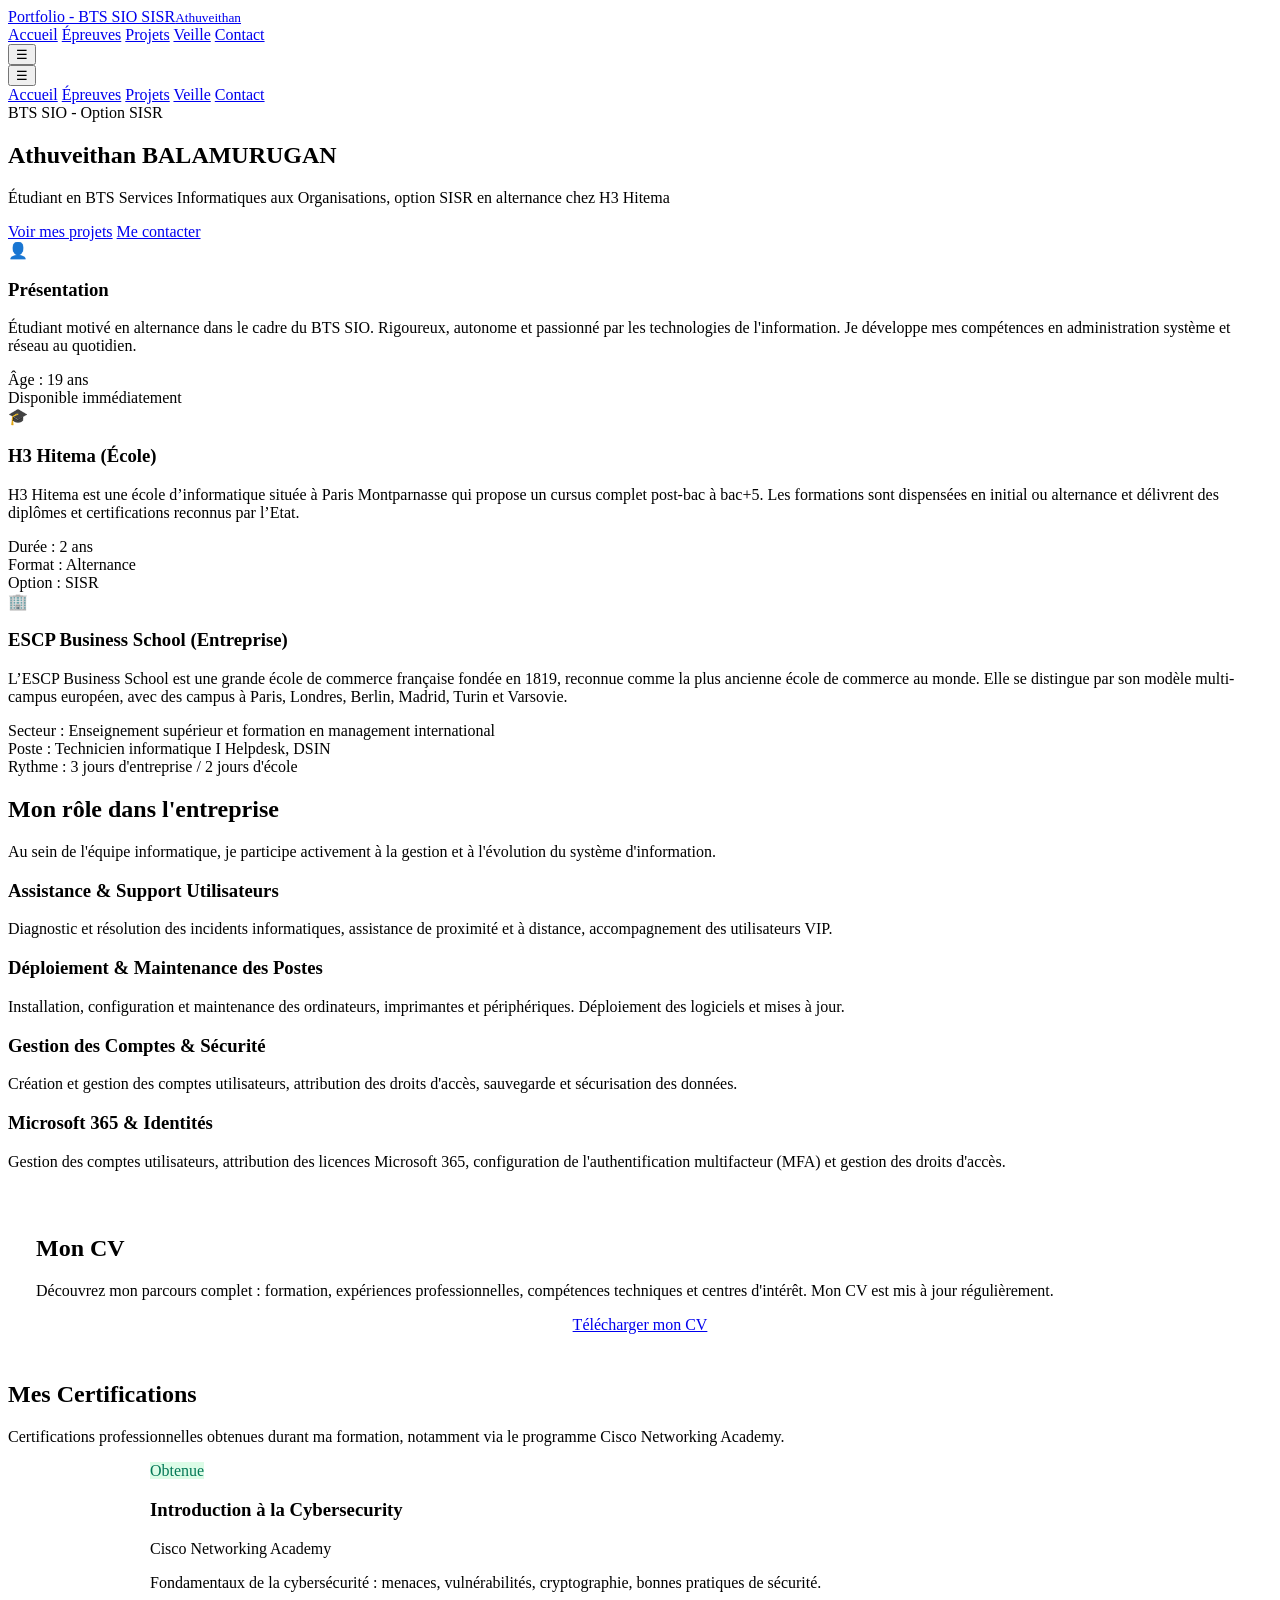
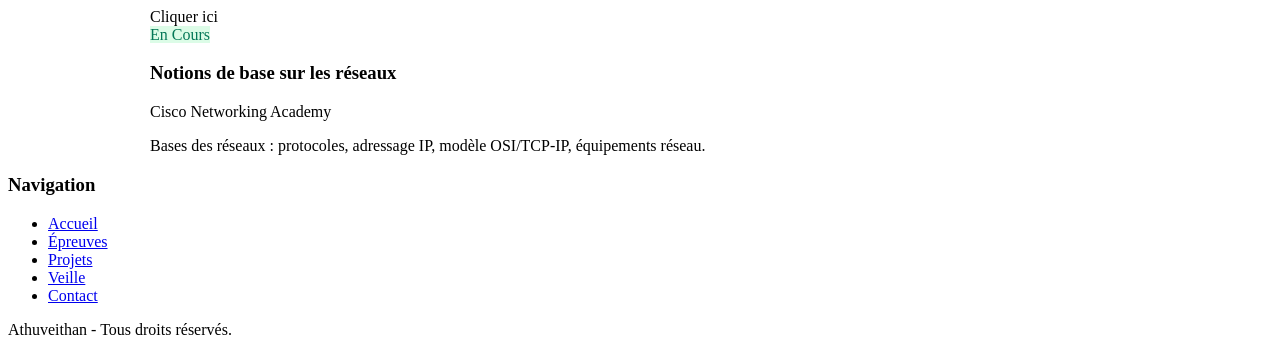
==== index.html @ 4e64d539 "Add files via upload" ====
<!doctype html>
<html lang="fr">
<head>
  <meta charset="UTF-8">
  <meta name="viewport" content="width=device-width, initial-scale=1.0">
  <title>Athuveithan - Accueil</title>
  <link rel="preconnect" href="https://fonts.googleapis.com">
  <link rel="preconnect" href="https://fonts.gstatic.com" crossorigin>
  <link href="https://fonts.googleapis.com/css2?family=Inter:wght@300;400;500;600;700;800;900&display=swap" rel="stylesheet">
  <link rel="stylesheet" href="assets/css/style.css">
  <script defer src="assets/js/script.js"></script>
</head>
<body data-page="index">

<header class="navbar">
  <div class="container inner">
    <a class="brand" href="index.html">
      <div class="text">Portfolio - BTS SIO SISR<small>Athuveithan</small></div>
    </a>
    <nav class="menu desktop">
      <a data-nav="index" href="index.html">Accueil</a>
      <a data-nav="epreuves" href="epreuves.html">Épreuves</a>
      <a data-nav="projets" href="projets.html">Projets</a>
      <a data-nav="veille" href="veille.html">Veille</a>
      <a data-nav="contact" href="contact.html">Contact</a>
    </nav>
    <button class="burger" data-burger>☰</button>
  </div>
    <button class="burger" data-burger>☰</button>
  </div>
  <div class="mobile-nav" data-mobile-nav>
    <div class="container">
      <nav class="menu">
        <a data-nav="index" href="index.html">Accueil</a>
        <a data-nav="epreuves" href="epreuves.html">Épreuves</a>
        <a data-nav="projets" href="projets.html">Projets</a>
        <a data-nav="veille" href="veille.html">Veille</a>
        <a data-nav="contact" href="contact.html">Contact</a>
      </nav>
    </div>
  </div>
</header>
<div class="spacer"></div>

<section class="hero">
  <div class="orbs"></div>
  <div class="container center" style="position:relative;z-index:1">
    <div class="pill">BTS SIO - Option SISR</div>
    <h1>Athuveithan <span style="color:var(--accent-light)">BALAMURUGAN</span></h1>
    <p>Étudiant en BTS Services Informatiques aux Organisations, option SISR en alternance chez H3 Hitema</p>
    <div class="actions">
      <a class="btn primary" href="projets.html">Voir mes projets</a>
      <a class="btn ghost" href="contact.html">Me contacter</a>
    </div>
  </div>
</section>

<section class="section section-bg-soft">
  <div class="container">
    <div class="grid-3">
      <article class="card">
        <div class="icon-box primary">👤</div>
        <h3>Présentation</h3>
        <p class="text-small">Étudiant motivé en alternance dans le cadre du BTS SIO. Rigoureux, autonome et passionné par les technologies de l'information. Je développe mes compétences en administration système et réseau au quotidien.</p>
        <div class="list" style="margin-top:14px">
          <div>Âge : 19 ans</div>
          <div>Disponible immédiatement</div>
        </div>
      </article>
      <article class="card">
        <div class="icon-box accent">🎓</div>
        <h3>H3 Hitema (École)</h3>
        <p class="text-small">H3 Hitema est une école d’informatique située à Paris Montparnasse qui propose un cursus complet post-bac à bac+5. Les formations sont dispensées en initial ou alternance et délivrent des diplômes et certifications reconnus par l’Etat.</p>
        <div class="list" style="margin-top:14px">
          <div>Durée : 2 ans</div>
          <div>Format : Alternance</div>
          <div>Option : SISR</div>
        </div>
      </article>
      <article class="card">
        <div class="icon-box green">🏢</div>
        <h3>ESCP Business School (Entreprise)</h3>
        <p class="text-small">L’ESCP Business School est une grande école de commerce française fondée en 1819, reconnue comme la plus ancienne école de commerce au monde. Elle se distingue par son modèle multi-campus européen, avec des campus à Paris, Londres, Berlin, Madrid, Turin et Varsovie.</p>
        <div class="list" style="margin-top:14px">
          <div>Secteur : Enseignement supérieur et formation en management international</div>
          <div>Poste : Technicien informatique I Helpdesk, DSIN</div>
          <div>Rythme : 3 jours d'entreprise / 2 jours d'école</div>
        </div>
      </article>
    </div>
  </div>
</section>

<section class="section soft">
  <div class="container">
    <div class="section-head">
      <h2>Mon rôle dans l'entreprise</h2>
      <p>Au sein de l'équipe informatique, je participe activement à la gestion et à l'évolution du système d'information.</p>
    </div>
    <div class="grid-4">
      <div class="card"><h3>Assistance & Support Utilisateurs</h3><p>Diagnostic et résolution des incidents informatiques, assistance de proximité et à distance, accompagnement des utilisateurs VIP.</p></div>
      <div class="card"><h3>Déploiement & Maintenance des Postes</h3><p>Installation, configuration et maintenance des ordinateurs, imprimantes et périphériques. Déploiement des logiciels et mises à jour.</p></div>
      <div class="card"><h3>Gestion des Comptes & Sécurité</h3><p>Création et gestion des comptes utilisateurs, attribution des droits d'accès, sauvegarde et sécurisation des données.</p></div>
      <div class="card"><h3>Microsoft 365 & Identités</h3><p>Gestion des comptes utilisateurs, attribution des licences Microsoft 365, configuration de l'authentification multifacteur (MFA) et gestion des droits d'accès.</p></div>
    </div>
  </div>
</section>

<section class="section section-bg-primary">
  <div class="container">
    <div class="split panel dark pad" style="padding:28px">
      <div>
        <h2>Mon CV</h2>
        <p>Découvrez mon parcours complet : formation, expériences professionnelles, compétences techniques et centres d'intérêt. Mon CV est mis à jour régulièrement.</p>
      </div>
      <div style="display:flex;justify-content:center;align-items:center">
        <a class="btn primary" href="CV_Athuveithan_Balamurugan.pdf" download;style="background:#fff;color:var(--primary)">Télécharger mon CV</a>
      </div>
    </div>
  </div>
</section>

<section class="section section-bg-soft">
  <div class="container">
    <div class="section-head">
      <h2>Mes Certifications</h2>
      <p>Certifications professionnelles obtenues durant ma formation, notamment via le programme Cisco Networking Academy.</p>
    </div>
    <div class="grid-2" style="max-width:980px;margin:0 auto">
      <div class="card"><div class="meta" style="justify-content:space-between"><span class="chip green" style="background:#dcfce7;color:#047857">Obtenue</span></div><h3>Introduction à la Cybersecurity</h3><p class="text-small">Cisco Networking Academy</p><p style="margin-top:10px">Fondamentaux de la cybersécurité : menaces, vulnérabilités, cryptographie, bonnes pratiques de sécurité.</p><div class="card" onclick="window.open('https://www.credly.com/badges/10f3052a-be3d-4d53-9b45-129e3c04a3e7/public_url', '_blank')" style="cursor:pointer;">Cliquer ici</div></div> 
      <div class="card"><div class="meta" style="justify-content:space-between"><span class="chip green" style="background:#dcfce7;color:#047857">En Cours</span></div><h3>Notions de base sur les réseaux</h3><p class="text-small">Cisco Networking Academy</p><p style="margin-top:10px">Bases des réseaux : protocoles, adressage IP, modèle OSI/TCP-IP, équipements réseau.</p></div>
    </div>
  </div>
</section>

<footer class="footer">
  <div class="container">
    <div class="columns">
      <div>
        <h3>Navigation</h3>
        <ul>
          <li><a href="index.html">Accueil</a></li>
          <li><a href="epreuves.html">Épreuves</a></li>
          <li><a href="projets.html">Projets</a></li>
          <li><a href="veille.html">Veille</a></li>
          <li><a href="contact.html">Contact</a></li>
        </ul>
      </div>
    </div>
    <div class="bottom">Athuveithan - Tous droits réservés.</div>
  </div>
</footer>
</body></html>
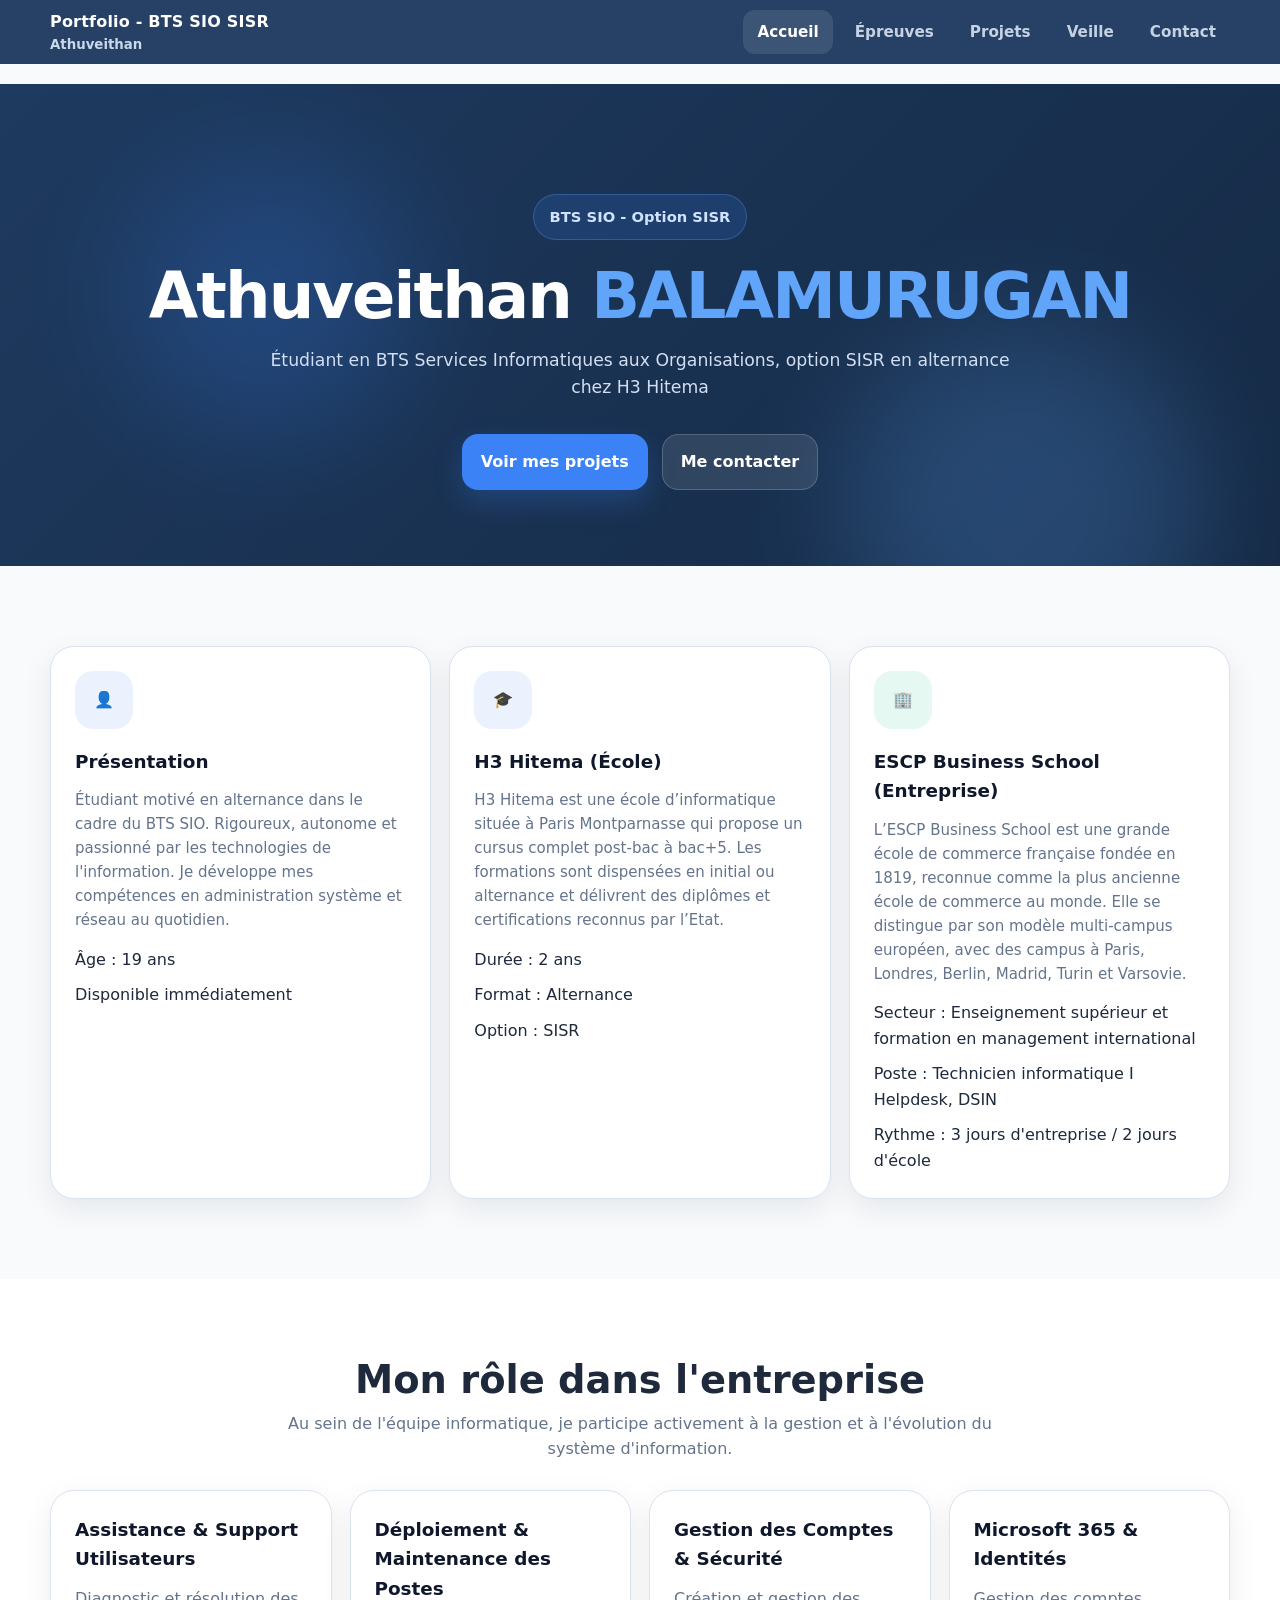
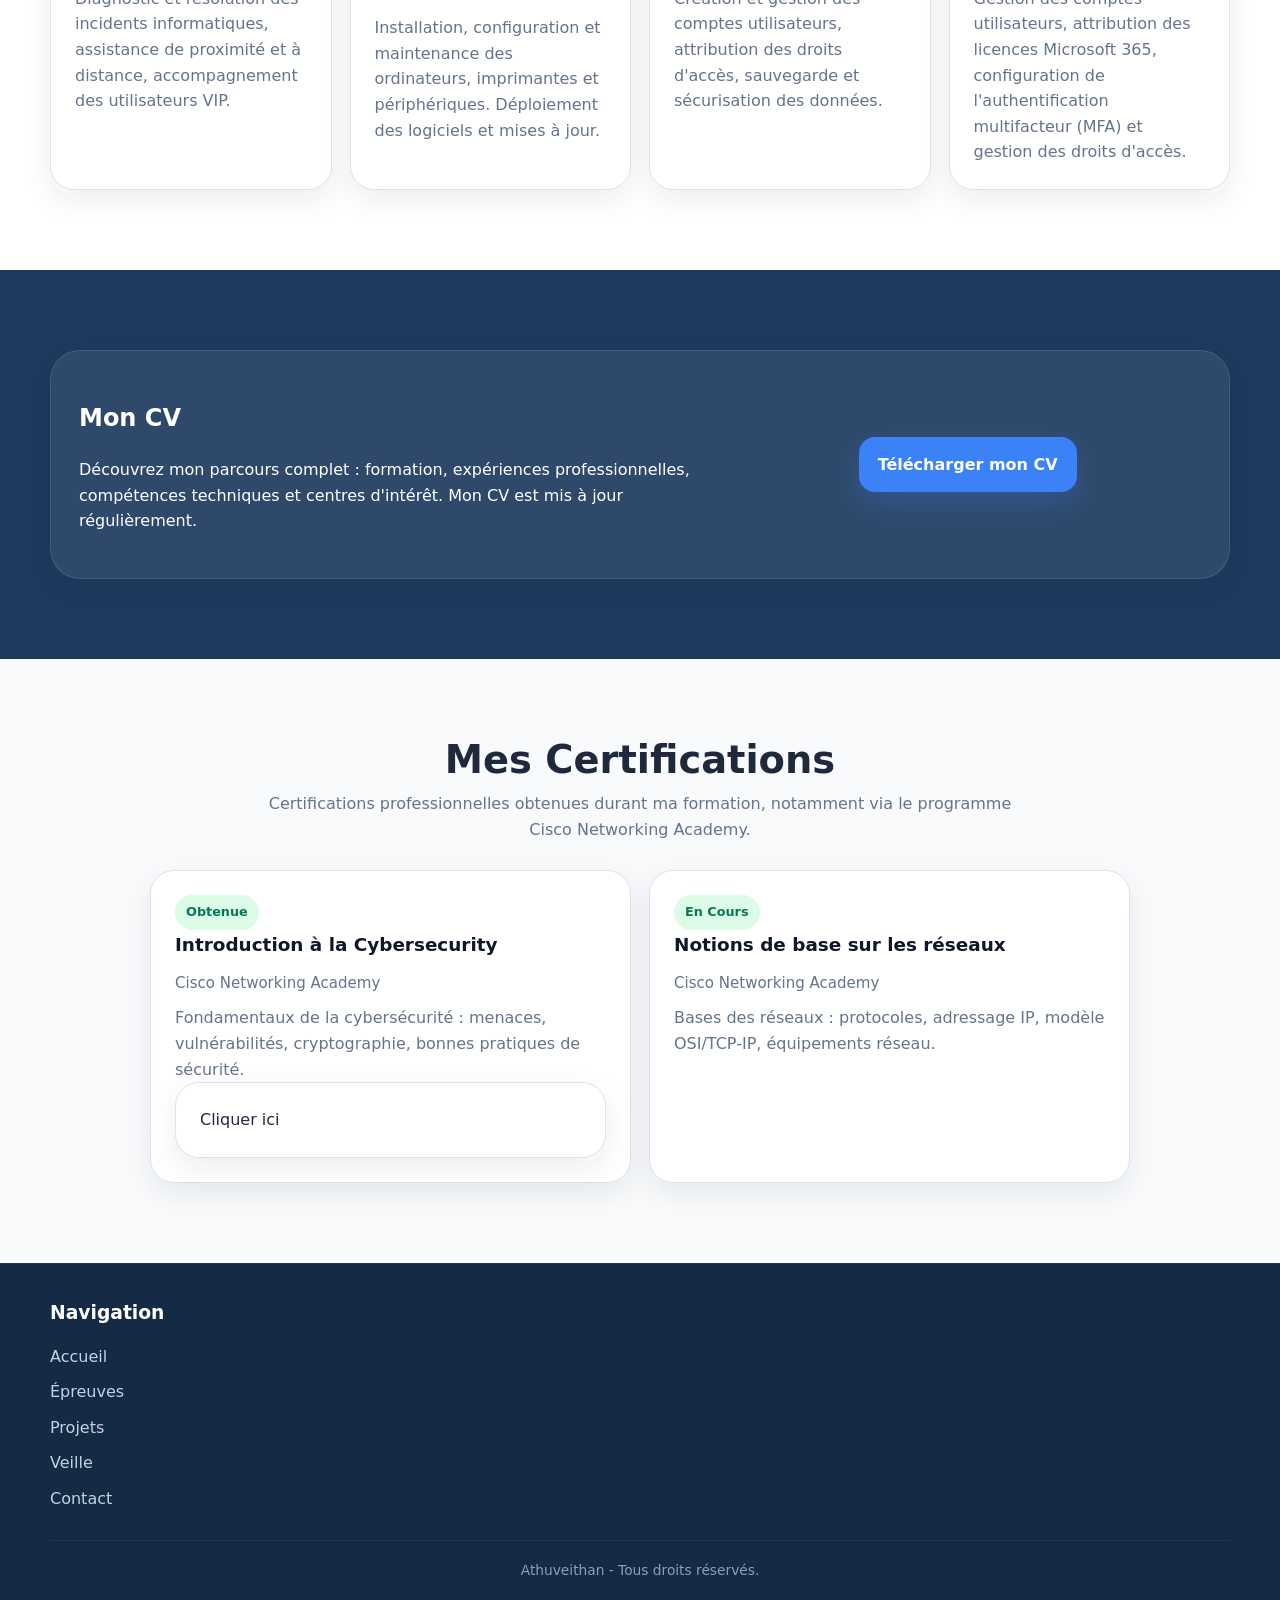
==== commit d05f4e5d: "index.html" ====
--- a/index.html
+++ b/index.html
@@ -114,7 +114,7 @@
         <p>Découvrez mon parcours complet : formation, expériences professionnelles, compétences techniques et centres d'intérêt. Mon CV est mis à jour régulièrement.</p>
       </div>
       <div style="display:flex;justify-content:center;align-items:center">
-        <a class="btn primary" href="CV_Athuveithan_Balamurugan.pdf" download;style="background:#fff;color:var(--primary)">Télécharger mon CV</a>
+        <a class="btn primary" href="https://github.com/Athuvei/abalamurugan/blob/main/CV_Athuveithan_BALAMURUGAN.pdf" download;style="background:#fff;color:var(--primary)">Télécharger mon CV</a>
       </div>
     </div>
   </div>
@@ -150,4 +150,4 @@
     <div class="bottom">Athuveithan - Tous droits réservés.</div>
   </div>
 </footer>
-</body></html>+</body></html>
--- a/assets/css/style.css
+++ b/assets/css/style.css
@@ -0,0 +1,174 @@
+
+:root{
+  --primary:#1e3a5f;
+  --primary-light:#2a4f7c;
+  --primary-dark:#152a45;
+  --accent:#3b82f6;
+  --accent-light:#60a5fa;
+  --surface:#f8fafc;
+  --surface-dark:#f1f5f9;
+  --text:#1e293b;
+  --muted:#64748b;
+  --white:#ffffff;
+  --border:#dbe3ee;
+  --shadow:0 10px 30px rgba(15, 23, 42, .08);
+  --shadow-lg:0 18px 50px rgba(15, 23, 42, .14);
+  --radius:24px;
+  --radius-sm:16px;
+  --max:1180px;
+}
+*{box-sizing:border-box}
+html{scroll-behavior:smooth}
+body{margin:0;font-family:Inter,system-ui,-apple-system,BlinkMacSystemFont,"Segoe UI",Roboto,Arial,sans-serif;background:var(--surface);color:var(--text);line-height:1.6}
+a{color:inherit;text-decoration:none}
+img{max-width:100%;display:block}
+button,input,textarea{font:inherit}
+.container{width:min(var(--max),calc(100% - 32px));margin:0 auto}
+.spacer{height:84px}
+
+.navbar{position:fixed;inset:0 0 auto 0;z-index:50;background:rgba(30,58,95,.96);backdrop-filter:blur(12px);box-shadow:0 2px 0 rgba(255,255,255,.06)}
+.navbar .inner{display:flex;align-items:center;justify-content:space-between;gap:16px;min-height:64px}
+.brand{display:flex;align-items:center;gap:12px;color:#fff}
+.brand .logo{width:40px;height:40px;border-radius:14px;background:linear-gradient(135deg,var(--accent),var(--accent-light));display:grid;place-items:center;font-weight:900;color:#fff;box-shadow:0 10px 24px rgba(59,130,246,.3)}
+.brand .text{font-weight:800;letter-spacing:.2px}
+.brand .text small{display:block;font-weight:600;color:#c9d8ea;letter-spacing:0}
+.menu{display:flex;align-items:center;gap:8px;flex-wrap:wrap}
+.menu a{color:#c4d2e3;padding:10px 14px;border-radius:12px;font-weight:600;font-size:.95rem;transition:.2s ease}
+.menu a:hover,.menu a.active{background:rgba(255,255,255,.10);color:#fff}
+.burger{display:none;border:1px solid rgba(255,255,255,.18);background:transparent;color:#fff;border-radius:12px;padding:9px 12px;cursor:pointer}
+.mobile-nav{display:none;border-top:1px solid rgba(255,255,255,.08);background:var(--primary-dark)}
+.mobile-nav.open{display:block}
+.mobile-nav .menu{flex-direction:column;align-items:stretch;padding:12px 0}
+.mobile-nav .menu a{padding:14px 16px;border-radius:14px}
+
+.hero{position:relative;overflow:hidden;background:linear-gradient(135deg,var(--primary),var(--primary-dark));color:#fff;padding:110px 0 76px}
+.hero .orbs:before,.hero .orbs:after{content:"";position:absolute;border-radius:999px;filter:blur(60px);opacity:.22}
+.hero .orbs:before{width:280px;height:280px;background:var(--accent);left:10%;top:72px}
+.hero .orbs:after{width:360px;height:360px;background:var(--accent-light);right:6%;bottom:-120px}
+.hero h1{margin:0 0 18px;font-size:clamp(2.5rem,5vw,4.5rem);line-height:1.02;letter-spacing:-.03em}
+.hero p{margin:0 auto;max-width:760px;color:#d2def1;font-size:1.08rem}
+.hero .pill{display:inline-flex;align-items:center;gap:10px;padding:10px 16px;border-radius:999px;background:rgba(59,130,246,.16);border:1px solid rgba(96,165,250,.28);color:#cfe3ff;font-weight:700;font-size:.92rem;margin-bottom:24px}
+.hero .actions{display:flex;justify-content:center;gap:14px;flex-wrap:wrap;margin-top:32px}
+.btn{display:inline-flex;align-items:center;justify-content:center;gap:10px;padding:14px 18px;border-radius:16px;font-weight:800;border:1px solid transparent;transition:.2s ease;cursor:pointer}
+.btn:hover{transform:translateY(-1px)}
+.btn.primary{background:var(--accent);color:#fff;box-shadow:0 12px 28px rgba(59,130,246,.24)}
+.btn.primary:hover{background:var(--accent-light)}
+.btn.ghost{background:rgba(255,255,255,.10);color:#fff;border-color:rgba(255,255,255,.18)}
+.btn.ghost:hover{background:rgba(255,255,255,.16)}
+
+.section{padding:80px 0}
+.section.soft{background:#fff}
+.section.dark{background:var(--primary);color:#fff}
+.section-head{margin:0 0 28px;text-align:center}
+.section-head.left{text-align:left}
+.section-head h2{margin:0 0 10px;font-size:clamp(1.8rem,3vw,2.4rem);line-height:1.1;color:inherit}
+.section-head p{margin:0;color:var(--muted);max-width:760px;margin-inline:auto}
+.section.dark .section-head p{color:#c2d1e5}
+.grid-3{display:grid;grid-template-columns:repeat(3,1fr);gap:18px}
+.grid-4{display:grid;grid-template-columns:repeat(4,1fr);gap:18px}
+.grid-2{display:grid;grid-template-columns:repeat(2,1fr);gap:18px}
+.card{background:#fff;border:1px solid var(--border);border-radius:var(--radius);padding:24px;box-shadow:var(--shadow);transition:.2s ease}
+.card:hover{transform:translateY(-2px);box-shadow:var(--shadow-lg)}
+.card h3{margin:0 0 12px;font-size:1.15rem;color:#0f172a}
+.card p{margin:0;color:var(--muted)}
+.card .meta{display:flex;align-items:center;gap:10px;color:var(--muted);font-size:.92rem}
+.icon-box{width:58px;height:58px;border-radius:18px;display:grid;place-items:center;margin-bottom:18px}
+.icon-box.primary{background:rgba(59,130,246,.1);color:var(--primary)}
+.icon-box.accent{background:rgba(59,130,246,.1);color:var(--accent)}
+.icon-box.green{background:rgba(16,185,129,.1);color:#059669}
+.icon-box.red{background:rgba(239,68,68,.1);color:#dc2626}
+.icon-box.amber{background:rgba(245,158,11,.1);color:#d97706}
+.text-small{font-size:.94rem}
+.muted{color:var(--muted)}
+.badge{display:inline-flex;align-items:center;gap:8px;padding:10px 14px;border-radius:999px;background:rgba(59,130,246,.10);border:1px solid rgba(59,130,246,.16);font-weight:700;font-size:.9rem;color:var(--accent)}
+.badge.dark{background:rgba(255,255,255,.10);border-color:rgba(255,255,255,.12);color:#fff}
+
+.list{padding:0;margin:0;list-style:none;display:grid;gap:10px}
+.list li{display:flex;align-items:flex-start;gap:10px;color:var(--muted)}
+.list li:before{content:"•";color:var(--accent);font-weight:900;line-height:1.2}
+
+.split{display:grid;grid-template-columns:1.15fr .85fr;gap:24px;align-items:stretch}
+.panel{background:#fff;border:1px solid var(--border);border-radius:30px;box-shadow:var(--shadow);overflow:hidden}
+.panel.pad{padding:28px}
+.panel.dark{background:rgba(255,255,255,.08);border-color:rgba(255,255,255,.10);color:#fff}
+.panel.soft{background:var(--surface);}
+
+.stats-4{display:grid;grid-template-columns:repeat(4,1fr);gap:18px}
+.stat{padding:22px;border-radius:20px;background:#fff;border:1px solid var(--border);text-align:center;box-shadow:var(--shadow)}
+.stat .value{font-size:2rem;font-weight:900;color:var(--accent);line-height:1}
+.stat .label{margin-top:8px;color:var(--muted);font-size:.94rem}
+.progress{margin-top:14px;height:12px;background:#e5edf7;border-radius:999px;overflow:hidden}
+.progress > span{display:block;height:100%;border-radius:999px;background:var(--accent)}
+
+.timeline{position:relative;display:grid;gap:18px}
+.timeline:before{content:"";position:absolute;left:11px;top:0;bottom:0;width:2px;background:#d6deea}
+.timeline-item{position:relative;padding-left:34px}
+.timeline-item:before{content:"";position:absolute;left:0;top:7px;width:24px;height:24px;border-radius:50%;background:var(--accent);box-shadow:0 0 0 4px #fff inset, 0 0 0 4px rgba(59,130,246,.10)}
+.timeline-card{background:#fff;border:1px solid var(--border);border-radius:22px;padding:22px;box-shadow:var(--shadow)}
+.timeline-header{display:flex;gap:10px;flex-wrap:wrap;align-items:center;margin-bottom:12px}
+.chip{display:inline-flex;align-items:center;gap:6px;padding:7px 11px;border-radius:999px;background:#f1f5fb;color:var(--primary);font-size:.8rem;font-weight:700}
+.chip.red{background:#fee2e2;color:#b91c1c}
+.chip.amber{background:#fef3c7;color:#b45309}
+.chip.blue{background:#dbeafe;color:#1d4ed8}
+.chip.green{background:#dcfce7;color:#047857}
+
+.table-wrap{overflow:auto;border-radius:24px;border:1px solid var(--border);box-shadow:var(--shadow)}
+table{width:100%;border-collapse:collapse;background:#fff;min-width:800px}
+th,td{padding:16px 18px;text-align:left;border-bottom:1px solid #e9eef5;vertical-align:top}
+th{background:var(--primary);color:#fff;font-size:.92rem}
+tbody tr:hover{background:#f8fbff}
+
+.footer{background:var(--primary-dark);color:#c4d2e3;border-top:1px solid rgba(255,255,255,.06);padding:34px 0 20px}
+.footer .columns{display:grid;grid-template-columns:1.1fr .7fr .9fr;gap:24px}
+.footer h3{margin:0 0 16px;color:#fff}
+.footer .bottom{margin-top:28px;padding-top:18px;border-top:1px solid rgba(255,255,255,.06);text-align:center;font-size:.86rem;color:#8aa0b8}
+.footer ul{margin:0;padding:0;list-style:none;display:grid;gap:10px}
+.footer a:hover{color:#fff}
+.contact-grid{display:grid;grid-template-columns:repeat(2,1fr);gap:18px}
+.contact-item{display:flex;align-items:flex-start;gap:14px;padding:20px;border-radius:22px;background:var(--surface);border:1px solid #e9eef5}
+.contact-item .bubble{width:52px;height:52px;border-radius:16px;display:grid;place-items:center;flex:none}
+.contact-item .bubble.primary{background:rgba(59,130,246,.1);color:var(--primary)}
+.contact-item .bubble.accent{background:rgba(59,130,246,.1);color:var(--accent)}
+.contact-item .bubble.green{background:rgba(16,185,129,.1);color:#059669}
+.contact-item .bubble.amber{background:rgba(245,158,11,.1);color:#d97706}
+.contact-item .bubble.purple{background:rgba(168,85,247,.1);color:#7e22ce}
+.contact-item .bubble.red{background:rgba(239,68,68,.1);color:#dc2626}
+
+.form{display:grid;gap:12px}
+.input{display:grid;gap:6px}
+.input label{font-weight:700;color:#0f172a}
+.input input,.input textarea{width:100%;padding:14px 15px;border:1px solid #dbe3ee;border-radius:14px;background:#fff;outline:none}
+.input input:focus,.input textarea:focus{border-color:var(--accent);box-shadow:0 0 0 4px rgba(59,130,246,.12)}
+.input textarea{min-height:140px;resize:vertical}
+
+.project-grid{display:grid;grid-template-columns:repeat(3,1fr);gap:18px}
+.project{min-height:270px;display:flex;flex-direction:column;justify-content:flex-end;padding:22px;border-radius:26px;overflow:hidden;color:#fff;position:relative;box-shadow:var(--shadow-lg);border:1px solid rgba(255,255,255,.08)}
+.project:before{content:"";position:absolute;inset:0;background:linear-gradient(180deg,rgba(2,6,23,.1),rgba(2,6,23,.86));z-index:0}
+.project > *{position:relative;z-index:1}
+.project .tag{display:inline-flex;width:max-content;padding:7px 10px;border-radius:999px;background:rgba(255,255,255,.12);border:1px solid rgba(255,255,255,.12);font-size:.8rem;font-weight:700;margin-bottom:10px}
+.project h3{margin:0 0 8px;font-size:1.28rem;color:#fff}
+.project p{margin:0;color:#d9e4f4}
+.bg-1{background:url('https://images.unsplash.com/photo-1515879218367-8466d910aaa4?auto=format&fit=crop&w=1200&q=80') center/cover}
+.bg-2{background:url('https://images.unsplash.com/photo-1484417894907-623942c8ee29?auto=format&fit=crop&w=1200&q=80') center/cover}
+.bg-3{background:url('https://images.unsplash.com/photo-1461749280684-dccba630e2f6?auto=format&fit=crop&w=1200&q=80') center/cover}
+.bg-4{background:url('https://images.unsplash.com/photo-1553877522-43269d4ea984?auto=format&fit=crop&w=1200&q=80') center/cover}
+.bg-5{background:url('https://images.unsplash.com/photo-1558655146-d09347e92766?auto=format&fit=crop&w=1200&q=80') center/cover}
+.bg-6{background:url('https://images.unsplash.com/photo-1517694712202-14dd9538aa97?auto=format&fit=crop&w=1200&q=80') center/cover}
+
+.section-bg-primary{background:var(--primary);color:#fff}
+.section-bg-dark{background:var(--primary-dark);color:#fff}
+.section-bg-soft{background:var(--surface)}
+.center{text-align:center}
+
+@media (max-width: 1100px){
+  .grid-4,.stats-4,.project-grid{grid-template-columns:repeat(2,1fr)}
+  .split,.grid-3,.grid-2,.footer .columns,.contact-grid{grid-template-columns:1fr}
+}
+@media (max-width: 780px){
+  .burger{display:block}
+  .menu.desktop{display:none}
+  .hero{padding:96px 0 64px}
+  .section{padding:64px 0}
+  .grid-4,.grid-3,.stats-4,.project-grid{grid-template-columns:1fr}
+  .spacer{height:76px}
+}
